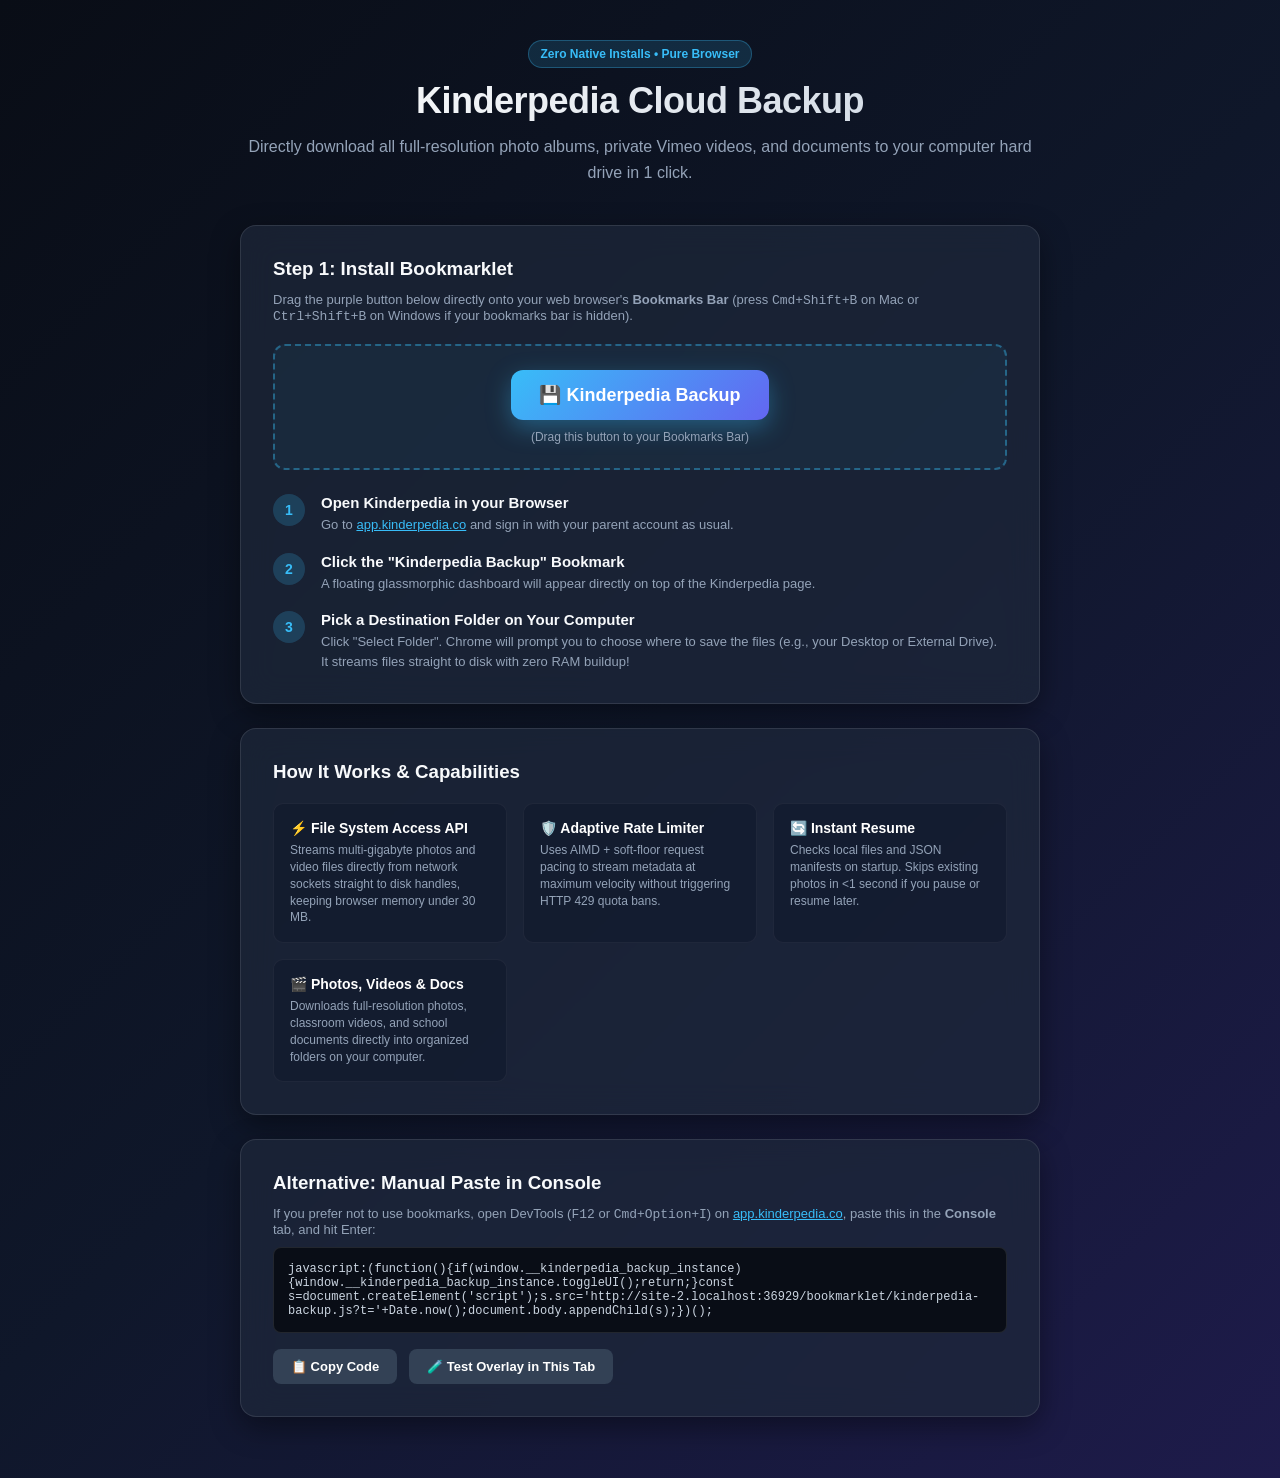
==== bookmarklet/index.html @ fd6640cb "Restructure repo into bookmarklet/ & python/, unify Metadata/ & <Year>/<Month> layout - Organize bro" ====
<!DOCTYPE html>
<html lang="en">
<head>
  <meta charset="UTF-8">
  <meta name="viewport" content="width=device-width, initial-scale=1.0">
  <title>Kinderpedia Cloud Backup — 1-Click Bookmarklet</title>
  <link rel="icon" type="image/svg+xml" href="favicon.svg">
  <link rel="alternate icon" type="image/png" href="favicon.png">
  <style>
    :root {
      --primary: #38bdf8;
      --primary-hover: #0284c7;
      --bg: #0f172a;
      --card-bg: rgba(30, 41, 59, 0.7);
      --border: rgba(255, 255, 255, 0.1);
      --text: #f8fafc;
      --text-muted: #94a3b8;
    }
    * { box-sizing: border-box; margin: 0; padding: 0; }
    body {
      font-family: -apple-system, BlinkMacSystemFont, "Segoe UI", Roboto, sans-serif;
      background: linear-gradient(135deg, #090d16 0%, #0f172a 50%, #1e1b4b 100%);
      color: var(--text);
      min-height: 100vh;
      display: flex;
      flex-direction: column;
      align-items: center;
      padding: 40px 20px;
    }
    .container {
      max-width: 800px;
      width: 100%;
    }
    header {
      text-align: center;
      margin-bottom: 40px;
    }
    .badge {
      display: inline-block;
      padding: 6px 12px;
      border-radius: 999px;
      background: rgba(56, 189, 248, 0.15);
      color: var(--primary);
      border: 1px solid rgba(56, 189, 248, 0.3);
      font-size: 12px;
      font-weight: 600;
      margin-bottom: 12px;
    }
    h1 {
      font-size: 36px;
      font-weight: 800;
      letter-spacing: -0.5px;
      margin-bottom: 12px;
      background: linear-gradient(90deg, #fff 0%, #cbd5e1 100%);
      -webkit-background-clip: text;
      -webkit-text-fill-color: transparent;
    }
    p.subtitle {
      font-size: 16px;
      color: var(--text-muted);
      line-height: 1.6;
    }
    .card {
      background: var(--card-bg);
      backdrop-filter: blur(16px);
      border: 1px solid var(--border);
      border-radius: 16px;
      padding: 32px;
      margin-bottom: 24px;
      box-shadow: 0 10px 30px rgba(0, 0, 0, 0.4);
    }
    .bookmark-cta {
      text-align: center;
      padding: 24px;
      background: rgba(56, 189, 248, 0.05);
      border: 2px dashed rgba(56, 189, 248, 0.4);
      border-radius: 12px;
      margin: 20px 0;
    }
    .bookmarklet-btn {
      display: inline-flex;
      align-items: center;
      gap: 10px;
      background: linear-gradient(135deg, #38bdf8 0%, #6366f1 100%);
      color: #fff;
      font-size: 18px;
      font-weight: 700;
      padding: 14px 28px;
      border-radius: 12px;
      text-decoration: none;
      box-shadow: 0 8px 24px rgba(56, 189, 248, 0.35);
      cursor: grab;
      user-select: none;
      transition: transform 0.15s ease, box-shadow 0.15s ease;
    }
    .bookmarklet-btn:hover {
      transform: translateY(-2px);
      box-shadow: 0 12px 32px rgba(56, 189, 248, 0.5);
    }
    .bookmarklet-btn:active {
      cursor: grabbing;
    }
    .steps {
      display: flex;
      flex-direction: column;
      gap: 18px;
      margin-top: 24px;
    }
    .step-item {
      display: flex;
      gap: 16px;
      align-items: flex-start;
    }
    .step-num {
      width: 32px;
      height: 32px;
      border-radius: 50%;
      background: rgba(56, 189, 248, 0.2);
      color: var(--primary);
      display: flex;
      align-items: center;
      justify-content: center;
      font-weight: 700;
      font-size: 14px;
      flex-shrink: 0;
    }
    .step-text h4 {
      font-size: 15px;
      font-weight: 600;
      margin-bottom: 4px;
    }
    .step-text p {
      font-size: 13px;
      color: var(--text-muted);
      line-height: 1.5;
    }
    .code-box {
      background: #090d16;
      border: 1px solid var(--border);
      border-radius: 8px;
      padding: 14px;
      font-family: ui-monospace, Menlo, monospace;
      font-size: 12px;
      color: #cbd5e1;
      overflow-x: auto;
      margin-top: 10px;
    }
    .features-grid {
      display: grid;
      grid-template-columns: repeat(auto-fit, minmax(220px, 1fr));
      gap: 16px;
      margin-top: 20px;
    }
    .feature-card {
      background: rgba(15, 23, 42, 0.5);
      border: 1px solid rgba(255, 255, 255, 0.05);
      padding: 16px;
      border-radius: 10px;
    }
    .feature-card h5 {
      font-size: 14px;
      color: #fff;
      margin-bottom: 6px;
      display: flex;
      align-items: center;
      gap: 6px;
    }
    .feature-card p {
      font-size: 12px;
      color: var(--text-muted);
      line-height: 1.4;
    }
    .test-actions {
      display: flex;
      gap: 12px;
      margin-top: 16px;
    }
    .btn {
      padding: 10px 18px;
      border-radius: 8px;
      font-weight: 600;
      font-size: 13px;
      border: none;
      cursor: pointer;
      transition: background 0.15s ease;
    }
    .btn-secondary {
      background: #334155;
      color: #fff;
    }
    .btn-secondary:hover {
      background: #475569;
    }
  </style>
</head>
<body>
  <div class="container">
    <header>
      <span class="badge">Zero Native Installs • Pure Browser</span>
      <h1>Kinderpedia Cloud Backup</h1>
      <p class="subtitle">Directly download all full-resolution photo albums, private Vimeo videos, and documents to your computer hard drive in 1 click.</p>
    </header>

    <div class="card">
      <h3 style="margin-bottom: 12px;">Step 1: Install Bookmarklet</h3>
      <p style="font-size: 13px; color: var(--text-muted);">
        Drag the purple button below directly onto your web browser's <b>Bookmarks Bar</b> (press <kbd>Cmd</kbd>+<kbd>Shift</kbd>+<kbd>B</kbd> on Mac or <kbd>Ctrl</kbd>+<kbd>Shift</kbd>+<kbd>B</kbd> on Windows if your bookmarks bar is hidden).
      </p>

      <div class="bookmark-cta">
        <a id="bookmarklet-link" class="bookmarklet-btn" href="#">
          💾 Kinderpedia Backup
        </a>
        <div style="font-size: 12px; color: var(--text-muted); margin-top: 10px;">
          (Drag this button to your Bookmarks Bar)
        </div>
      </div>

      <div class="steps">
        <div class="step-item">
          <div class="step-num">1</div>
          <div class="step-text">
            <h4>Open Kinderpedia in your Browser</h4>
            <p>Go to <a href="https://app.kinderpedia.co" target="_blank" style="color:var(--primary);">app.kinderpedia.co</a> and sign in with your parent account as usual.</p>
          </div>
        </div>

        <div class="step-item">
          <div class="step-num">2</div>
          <div class="step-text">
            <h4>Click the "Kinderpedia Backup" Bookmark</h4>
            <p>A floating glassmorphic dashboard will appear directly on top of the Kinderpedia page.</p>
          </div>
        </div>

        <div class="step-item">
          <div class="step-num">3</div>
          <div class="step-text">
            <h4>Pick a Destination Folder on Your Computer</h4>
            <p>Click "Select Folder". Chrome will prompt you to choose where to save the files (e.g., your Desktop or External Drive). It streams files straight to disk with zero RAM buildup!</p>
          </div>
        </div>
      </div>
    </div>

    <div class="card">
      <h3 style="margin-bottom: 12px;">How It Works & Capabilities</h3>
      <div class="features-grid">
        <div class="feature-card">
          <h5>⚡ File System Access API</h5>
          <p>Streams multi-gigabyte photos and video files directly from network sockets straight to disk handles, keeping browser memory under 30 MB.</p>
        </div>
        <div class="feature-card">
          <h5>🛡️ Adaptive Rate Limiter</h5>
          <p>Uses AIMD + soft-floor request pacing to stream metadata at maximum velocity without triggering HTTP 429 quota bans.</p>
        </div>
        <div class="feature-card">
          <h5>🔄 Instant Resume</h5>
          <p>Checks local files and JSON manifests on startup. Skips existing photos in &lt;1 second if you pause or resume later.</p>
        </div>
        <div class="feature-card">
          <h5>🎬 Photos, Videos & Docs</h5>
          <p>Downloads full-resolution photos, classroom videos, and school documents directly into organized folders on your computer.</p>
        </div>
      </div>
    </div>

    <div class="card">
      <h3 style="margin-bottom: 12px;">Alternative: Manual Paste in Console</h3>
      <p style="font-size: 13px; color: var(--text-muted); margin-bottom: 10px;">
        If you prefer not to use bookmarks, open DevTools (<kbd>F12</kbd> or <kbd>Cmd</kbd>+<kbd>Option</kbd>+<kbd>I</kbd>) on <a href="https://app.kinderpedia.co" target="_blank" style="color:var(--primary);">app.kinderpedia.co</a>, paste this in the <b>Console</b> tab, and hit Enter:
      </p>
      <div class="code-box" id="raw-code">
        // Generating bookmarklet code...
      </div>
      <div class="test-actions">
        <button id="copy-btn" class="btn btn-secondary">📋 Copy Code</button>
        <button id="launch-test-btn" class="btn btn-secondary">🧪 Test Overlay in This Tab</button>
      </div>
    </div>
  </div>

  <script>
    // Construct dynamic loader bookmarklet
    const currentOrigin = window.location.origin;
    const scriptUrl = new URL("kinderpedia-backup.js", window.location.href).href;

    const bookmarkletCode = `javascript:(function(){if(window.__kinderpedia_backup_instance){window.__kinderpedia_backup_instance.toggleUI();return;}const s=document.createElement('script');s.src='${scriptUrl}?t='+Date.now();document.body.appendChild(s);})();`;

    document.getElementById("bookmarklet-link").setAttribute("href", bookmarkletCode);
    document.getElementById("raw-code").textContent = bookmarkletCode;

    document.getElementById("copy-btn").addEventListener("click", () => {
      navigator.clipboard.writeText(bookmarkletCode).then(() => {
        alert("Bookmarklet code copied to clipboard! Paste it into Chrome Console on app.kinderpedia.co");
      });
    });

    document.getElementById("launch-test-btn").addEventListener("click", () => {
      const s = document.createElement("script");
      s.src = "kinderpedia-backup.js?t=" + Date.now();
      document.body.appendChild(s);
    });
  </script>
</body>
</html>
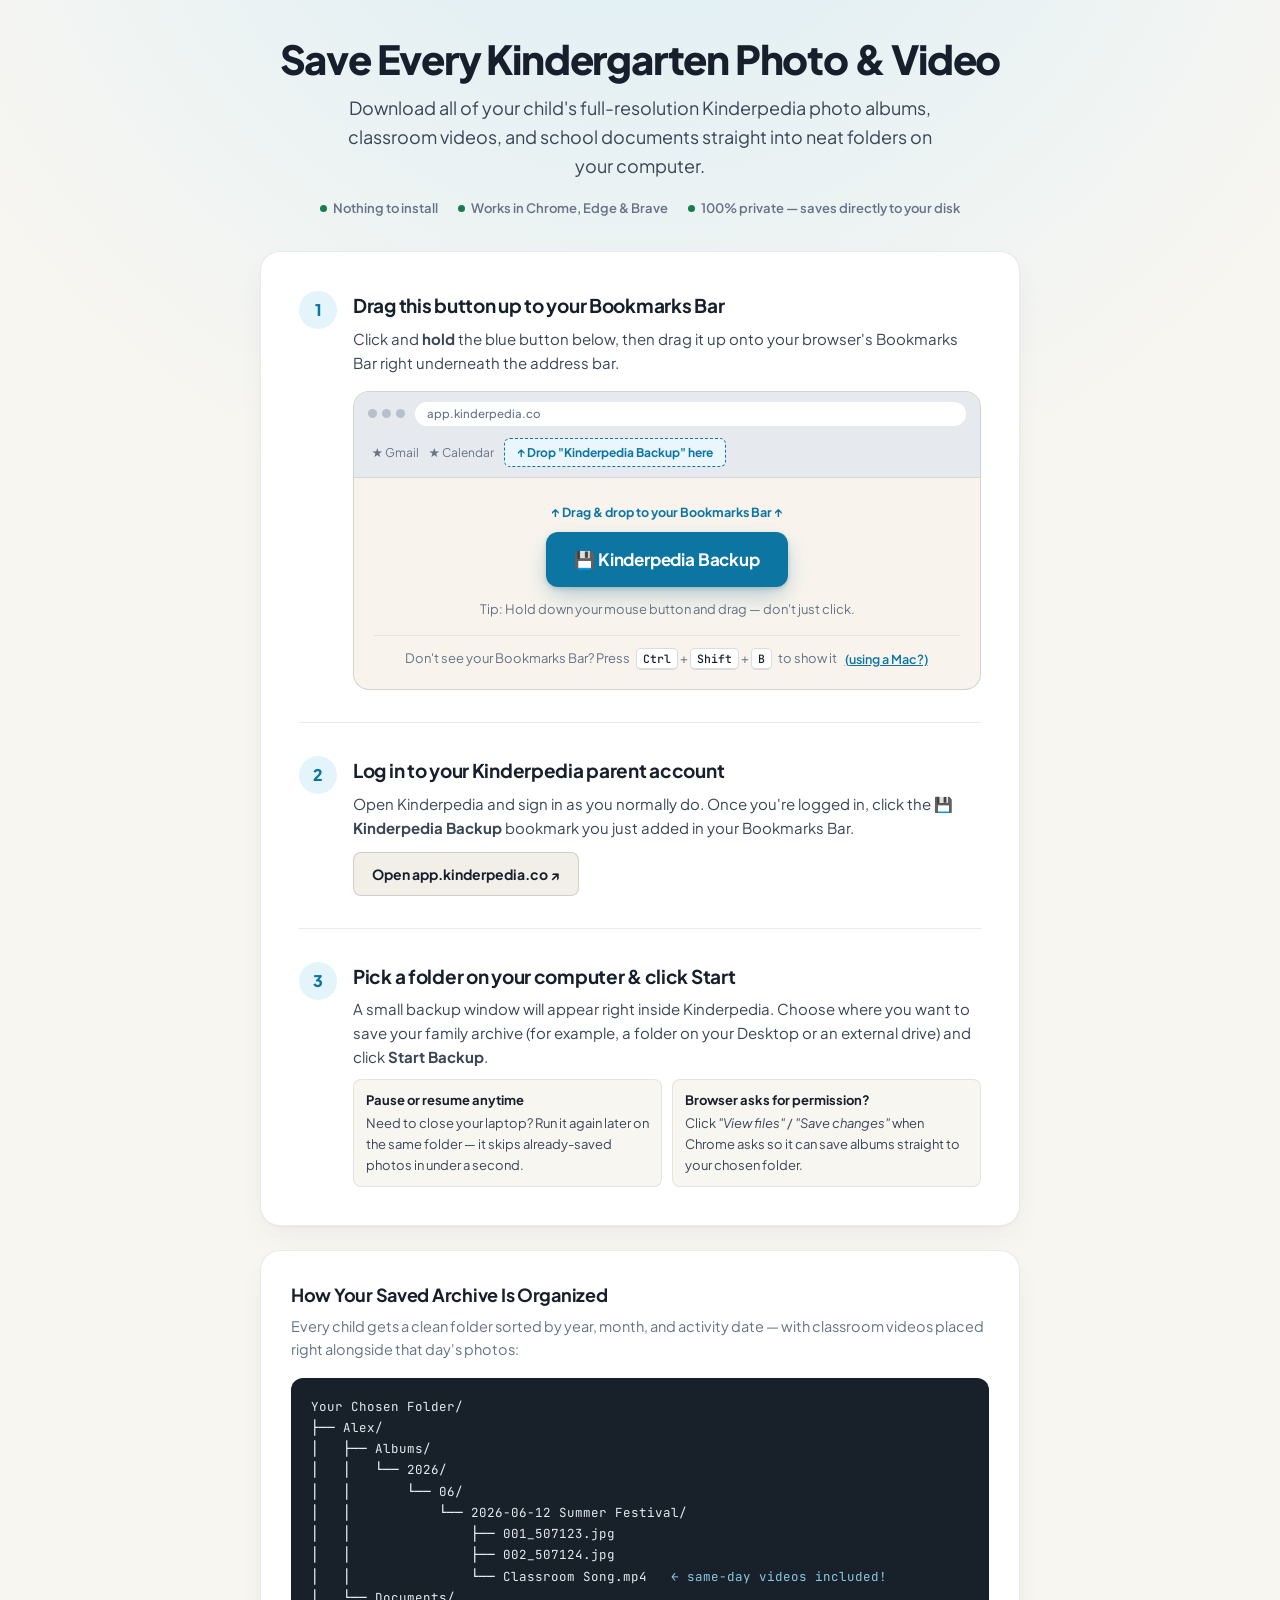
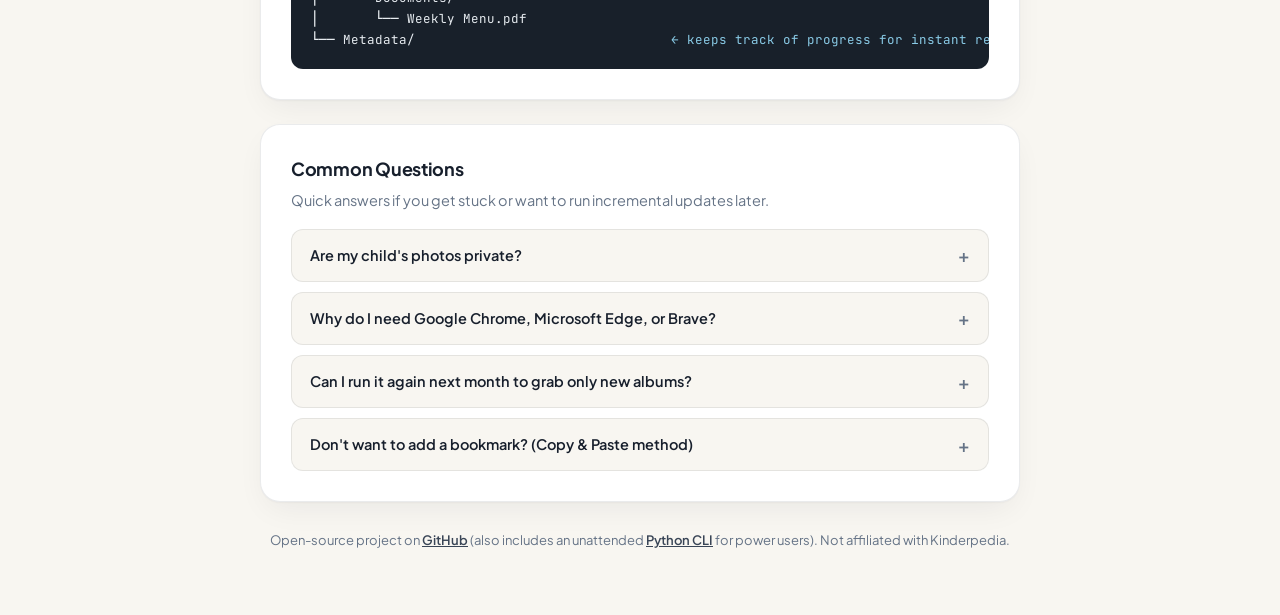
==== commit cac2182d: "Redesign bookmarklet install page for non-technical parent usability" ====
--- a/bookmarklet/index.html
+++ b/bookmarklet/index.html
@@ -3,304 +3,893 @@
 <head>
   <meta charset="UTF-8">
   <meta name="viewport" content="width=device-width, initial-scale=1.0">
-  <title>Kinderpedia Cloud Backup — 1-Click Bookmarklet</title>
+  <title>Kinderpedia Backup — Save All Your Child's Photos &amp; Videos in 3 Steps</title>
+  <meta name="description" content="Free 1-click browser bookmarklet for parents to download all full-resolution Kinderpedia photo albums, classroom videos, and documents directly to their computer.">
   <link rel="icon" type="image/svg+xml" href="favicon.svg">
   <link rel="alternate icon" type="image/png" href="favicon.png">
+  <link rel="preconnect" href="https://fonts.googleapis.com">
+  <link rel="preconnect" href="https://fonts.gstatic.com" crossorigin>
+  <link href="https://fonts.googleapis.com/css2?family=JetBrains+Mono:wght@500&family=Plus+Jakarta+Sans:wght@400;500;600;700;800&display=swap" rel="stylesheet">
   <style>
     :root {
-      --primary: #38bdf8;
-      --primary-hover: #0284c7;
-      --bg: #0f172a;
-      --card-bg: rgba(30, 41, 59, 0.7);
-      --border: rgba(255, 255, 255, 0.1);
-      --text: #f8fafc;
-      --text-muted: #94a3b8;
-    }
-    * { box-sizing: border-box; margin: 0; padding: 0; }
+      --bg-page: hsl(38, 35%, 96%);
+      --bg-surface: hsl(0, 0%, 100%);
+      --bg-subtle: hsl(38, 28%, 93%);
+      --bg-warm-tint: hsl(38, 45%, 95%);
+      --ink-strong: hsl(215, 32%, 13%);
+      --ink-body: hsl(215, 20%, 28%);
+      --ink-muted: hsl(215, 14%, 46%);
+      --accent: hsl(198, 86%, 34%);
+      --accent-hover: hsl(198, 90%, 28%);
+      --accent-soft: hsl(198, 75%, 94%);
+      --success: hsl(152, 68%, 29%);
+      --success-soft: hsl(152, 55%, 93%);
+      --warn-bg: hsl(36, 95%, 94%);
+      --warn-ink: hsl(28, 78%, 26%);
+      --line: hsla(215, 25%, 15%, 0.09);
+      --line-strong: hsla(215, 25%, 15%, 0.16);
+      --shadow-card:
+        0 1px 2px hsla(215, 30%, 12%, 0.04),
+        0 12px 32px -8px hsla(215, 30%, 12%, 0.07);
+      --shadow-btn:
+        0 2px 4px hsla(198, 86%, 20%, 0.18),
+        0 10px 24px -4px hsla(198, 86%, 28%, 0.32);
+      --radius-lg: 20px;
+      --radius-md: 12px;
+      --radius-sm: 8px;
+    }
+
+    * {
+      box-sizing: border-box;
+      margin: 0;
+      padding: 0;
+    }
+
     body {
-      font-family: -apple-system, BlinkMacSystemFont, "Segoe UI", Roboto, sans-serif;
-      background: linear-gradient(135deg, #090d16 0%, #0f172a 50%, #1e1b4b 100%);
-      color: var(--text);
-      min-height: 100vh;
+      font-family: "Plus Jakarta Sans", -apple-system, BlinkMacSystemFont, "Segoe UI", sans-serif;
+      background-color: var(--bg-page);
+      background-image: radial-gradient(ellipse 90% 50% at 50% -10%, hsl(198, 60%, 91%), transparent 70%);
+      color: var(--ink-body);
+      line-height: 1.6;
+      -webkit-font-smoothing: antialiased;
+      padding: 36px 18px 64px;
+    }
+
+    .page-shell {
+      max-width: 760px;
+      margin: 0 auto;
+    }
+
+    /* Compatibility Notice Banner (shown only on Mobile or Safari/Firefox) */
+    .compat-banner {
+      display: none;
+      background: var(--warn-bg);
+      color: var(--warn-ink);
+      border: 1px solid hsla(28, 70%, 40%, 0.2);
+      border-radius: var(--radius-md);
+      padding: 16px 20px;
+      margin-bottom: 24px;
+      font-size: 14px;
+      line-height: 1.5;
+      align-items: center;
+      justify-content: space-between;
+      gap: 16px;
+      flex-wrap: wrap;
+    }
+
+    .compat-banner.is-visible {
+      display: flex;
+    }
+
+    .compat-banner strong {
+      display: block;
+      font-size: 15px;
+      margin-bottom: 2px;
+    }
+
+    .compat-copy-btn {
+      background: var(--bg-surface);
+      color: var(--warn-ink);
+      border: 1px solid hsla(28, 70%, 35%, 0.25);
+      padding: 8px 14px;
+      border-radius: var(--radius-sm);
+      font-family: inherit;
+      font-size: 13px;
+      font-weight: 600;
+      cursor: pointer;
+      white-space: nowrap;
+      transition: background 0.15s ease, transform 0.15s ease;
+    }
+
+    .compat-copy-btn:hover {
+      background: hsl(36, 60%, 98%);
+      transform: translateY(-1px);
+    }
+
+    /* Hero Header */
+    header.hero {
+      text-align: center;
+      margin-bottom: 32px;
+    }
+
+    header.hero h1 {
+      font-size: clamp(28px, 5vw, 40px);
+      font-weight: 800;
+      color: var(--ink-strong);
+      letter-spacing: -0.03em;
+      line-height: 1.15;
+      margin-bottom: 12px;
+    }
+
+    header.hero p.lead {
+      font-size: clamp(16px, 2.3vw, 18px);
+      color: var(--ink-body);
+      max-width: 600px;
+      margin: 0 auto 18px;
+    }
+
+    .trust-strip {
+      display: flex;
+      flex-wrap: wrap;
+      justify-content: center;
+      gap: 8px 20px;
+      font-size: 13px;
+      font-weight: 600;
+      color: var(--ink-muted);
+    }
+
+    .trust-strip span {
+      display: inline-flex;
+      align-items: center;
+      gap: 6px;
+    }
+
+    .trust-dot {
+      width: 7px;
+      height: 7px;
+      border-radius: 50%;
+      background: var(--success);
+      display: inline-block;
+    }
+
+    /* Main Steps Card */
+    .steps-card {
+      background: var(--bg-surface);
+      border: 1px solid var(--line);
+      border-radius: var(--radius-lg);
+      box-shadow: var(--shadow-card);
+      padding: clamp(22px, 4vw, 38px);
+      margin-bottom: 24px;
+    }
+
+    .step-list {
+      list-style: none;
       display: flex;
       flex-direction: column;
-      align-items: center;
-      padding: 40px 20px;
-    }
-    .container {
-      max-width: 800px;
-      width: 100%;
-    }
-    header {
+      gap: 32px;
+    }
+
+    .step {
+      display: grid;
+      grid-template-columns: 38px 1fr;
+      gap: 16px;
+      align-items: start;
+    }
+
+    .step-badge {
+      width: 38px;
+      height: 38px;
+      border-radius: 50%;
+      background: var(--accent-soft);
+      color: var(--accent);
+      font-weight: 800;
+      font-size: 16px;
+      display: flex;
+      align-items: center;
+      justify-content: center;
+      margin-top: 1px;
+    }
+
+    .step-body h2 {
+      font-size: 19px;
+      font-weight: 700;
+      color: var(--ink-strong);
+      letter-spacing: -0.015em;
+      margin-bottom: 6px;
+    }
+
+    .step-body p {
+      font-size: 15px;
+      color: var(--ink-body);
+    }
+
+    .step-divider {
+      height: 1px;
+      background: var(--line);
+      border: none;
+    }
+
+    /* Interactive Browser Mockup + Drag Zone */
+    .drag-stage {
+      margin-top: 16px;
+      background: var(--bg-warm-tint);
+      border: 1px solid var(--line-strong);
+      border-radius: 16px;
+      overflow: hidden;
+    }
+
+    .browser-bar-mock {
+      background: hsl(215, 22%, 92%);
+      border-bottom: 1px solid var(--line);
+      padding: 10px 14px 8px;
+      user-select: none;
+    }
+
+    .browser-top-row {
+      display: flex;
+      align-items: center;
+      gap: 10px;
+      margin-bottom: 8px;
+    }
+
+    .window-dots {
+      display: flex;
+      gap: 5px;
+    }
+
+    .window-dots i {
+      width: 9px;
+      height: 9px;
+      border-radius: 50%;
+      display: block;
+      background: hsla(215, 16%, 55%, 0.45);
+    }
+
+    .mock-url {
+      flex: 1;
+      background: var(--bg-surface);
+      border-radius: 999px;
+      padding: 3px 12px;
+      font-size: 11.5px;
+      color: var(--ink-muted);
+      font-weight: 500;
+      overflow: hidden;
+      text-overflow: ellipsis;
+      white-space: nowrap;
+    }
+
+    .mock-bookmarks-bar {
+      display: flex;
+      align-items: center;
+      gap: 10px;
+      padding: 4px 4px 2px;
+      font-size: 12px;
+      color: var(--ink-muted);
+    }
+
+    .mock-drop-slot {
+      display: inline-flex;
+      align-items: center;
+      gap: 6px;
+      padding: 4px 12px;
+      border-radius: 6px;
+      border: 1.5px dashed var(--accent);
+      background: hsla(198, 86%, 96%, 0.85);
+      color: var(--accent);
+      font-weight: 700;
+      font-size: 12px;
+      transition: transform 0.2s ease, background 0.2s ease;
+    }
+
+    .drag-stage.is-dragging .mock-drop-slot {
+      background: var(--success-soft);
+      border-color: var(--success);
+      color: var(--success);
+      transform: scale(1.04);
+    }
+
+    .drag-cta-body {
+      padding: 24px 20px 20px;
       text-align: center;
-      margin-bottom: 40px;
-    }
-    .badge {
-      display: inline-block;
-      padding: 6px 12px;
-      border-radius: 999px;
-      background: rgba(56, 189, 248, 0.15);
-      color: var(--primary);
-      border: 1px solid rgba(56, 189, 248, 0.3);
-      font-size: 12px;
-      font-weight: 600;
-      margin-bottom: 12px;
-    }
-    h1 {
-      font-size: 36px;
-      font-weight: 800;
-      letter-spacing: -0.5px;
-      margin-bottom: 12px;
-      background: linear-gradient(90deg, #fff 0%, #cbd5e1 100%);
-      -webkit-background-clip: text;
-      -webkit-text-fill-color: transparent;
-    }
-    p.subtitle {
-      font-size: 16px;
-      color: var(--text-muted);
-      line-height: 1.6;
-    }
-    .card {
-      background: var(--card-bg);
-      backdrop-filter: blur(16px);
-      border: 1px solid var(--border);
-      border-radius: 16px;
-      padding: 32px;
-      margin-bottom: 24px;
-      box-shadow: 0 10px 30px rgba(0, 0, 0, 0.4);
-    }
-    .bookmark-cta {
-      text-align: center;
-      padding: 24px;
-      background: rgba(56, 189, 248, 0.05);
-      border: 2px dashed rgba(56, 189, 248, 0.4);
-      border-radius: 12px;
-      margin: 20px 0;
-    }
+    }
+
+    .drag-arrow-hint {
+      font-size: 12.5px;
+      font-weight: 700;
+      color: var(--accent);
+      margin-bottom: 10px;
+      display: flex;
+      align-items: center;
+      justify-content: center;
+      gap: 6px;
+    }
+
     .bookmarklet-btn {
       display: inline-flex;
       align-items: center;
       gap: 10px;
-      background: linear-gradient(135deg, #38bdf8 0%, #6366f1 100%);
-      color: #fff;
+      background: var(--accent);
+      color: #ffffff;
+      font-size: 17px;
+      font-weight: 700;
+      letter-spacing: -0.01em;
+      padding: 14px 28px;
+      border-radius: var(--radius-md);
+      text-decoration: none;
+      box-shadow: var(--shadow-btn);
+      cursor: grab;
+      user-select: none;
+      transition: transform 0.16s ease, background-color 0.16s ease, box-shadow 0.16s ease;
+    }
+
+    .bookmarklet-btn:hover {
+      background: var(--accent-hover);
+      transform: translateY(-2px);
+    }
+
+    .bookmarklet-btn:active {
+      cursor: grabbing;
+      transform: translateY(0);
+    }
+
+    .drag-feedback {
+      margin-top: 12px;
+      font-size: 13px;
+      color: var(--ink-muted);
+      min-height: 22px;
+      transition: color 0.2s ease;
+    }
+
+    .drag-feedback.is-nudge {
+      color: var(--warn-ink);
+      background: var(--warn-bg);
+      display: inline-block;
+      padding: 6px 14px;
+      border-radius: 999px;
+      font-weight: 600;
+      animation: gentlePop 0.28s ease;
+    }
+
+    .drag-feedback.is-active-drag {
+      color: var(--success);
+      font-weight: 700;
+    }
+
+    @keyframes gentlePop {
+      0% { transform: scale(0.96); opacity: 0.5; }
+      100% { transform: scale(1); opacity: 1; }
+    }
+
+    .shortcut-helper {
+      margin-top: 14px;
+      padding-top: 12px;
+      border-top: 1px solid hsla(215, 25%, 15%, 0.08);
+      font-size: 13px;
+      color: var(--ink-muted);
+      display: flex;
+      align-items: center;
+      justify-content: center;
+      flex-wrap: wrap;
+      gap: 6px;
+    }
+
+    kbd {
+      font-family: "JetBrains Mono", ui-monospace, Menlo, monospace;
+      font-size: 11.5px;
+      font-weight: 500;
+      background: var(--bg-surface);
+      color: var(--ink-strong);
+      border: 1px solid var(--line-strong);
+      border-bottom-width: 2px;
+      border-radius: 5px;
+      padding: 2px 6px;
+    }
+
+    .os-switch-btn {
+      background: none;
+      border: none;
+      color: var(--accent);
+      font-family: inherit;
+      font-size: 12.5px;
+      font-weight: 600;
+      text-decoration: underline;
+      cursor: pointer;
+      padding: 0 2px;
+    }
+
+    /* Step 2 Action Link */
+    .open-kp-link {
+      display: inline-flex;
+      align-items: center;
+      gap: 8px;
+      margin-top: 12px;
+      padding: 10px 18px;
+      background: var(--bg-subtle);
+      color: var(--ink-strong);
+      font-weight: 700;
+      font-size: 14px;
+      border-radius: var(--radius-sm);
+      border: 1px solid var(--line-strong);
+      text-decoration: none;
+      transition: background 0.15s ease, transform 0.15s ease;
+    }
+
+    .open-kp-link:hover {
+      background: hsl(38, 25%, 89%);
+      transform: translateY(-1px);
+    }
+
+    /* Step 3 Mini Tips */
+    .step-notes {
+      margin-top: 10px;
+      display: grid;
+      grid-template-columns: repeat(auto-fit, minmax(210px, 1fr));
+      gap: 10px;
+    }
+
+    .mini-note {
+      background: var(--bg-page);
+      border: 1px solid var(--line);
+      border-radius: var(--radius-sm);
+      padding: 10px 12px;
+      font-size: 13px;
+      color: var(--ink-body);
+    }
+
+    .mini-note strong {
+      color: var(--ink-strong);
+      display: block;
+      font-size: 13px;
+      margin-bottom: 2px;
+    }
+
+    /* Folder Preview Section */
+    .info-card {
+      background: var(--bg-surface);
+      border: 1px solid var(--line);
+      border-radius: var(--radius-lg);
+      box-shadow: var(--shadow-card);
+      padding: clamp(20px, 3.5vw, 30px);
+      margin-bottom: 24px;
+    }
+
+    .info-card h2 {
       font-size: 18px;
       font-weight: 700;
-      padding: 14px 28px;
-      border-radius: 12px;
-      text-decoration: none;
-      box-shadow: 0 8px 24px rgba(56, 189, 248, 0.35);
-      cursor: grab;
-      user-select: none;
-      transition: transform 0.15s ease, box-shadow 0.15s ease;
-    }
-    .bookmarklet-btn:hover {
-      transform: translateY(-2px);
-      box-shadow: 0 12px 32px rgba(56, 189, 248, 0.5);
-    }
-    .bookmarklet-btn:active {
-      cursor: grabbing;
-    }
-    .steps {
+      color: var(--ink-strong);
+      letter-spacing: -0.015em;
+      margin-bottom: 6px;
+    }
+
+    .info-card > p {
+      font-size: 14.5px;
+      color: var(--ink-muted);
+      margin-bottom: 16px;
+    }
+
+    .folder-tree {
+      background: hsl(215, 28%, 13%);
+      color: hsl(210, 25%, 92%);
+      border-radius: var(--radius-md);
+      padding: 18px 20px;
+      font-family: "JetBrains Mono", ui-monospace, Menlo, monospace;
+      font-size: 12.5px;
+      line-height: 1.7;
+      overflow-x: auto;
+    }
+
+    .folder-tree .comment {
+      color: hsl(198, 65%, 72%);
+    }
+
+    /* FAQ Accordion */
+    .faq-list {
       display: flex;
       flex-direction: column;
-      gap: 18px;
-      margin-top: 24px;
-    }
-    .step-item {
-      display: flex;
-      gap: 16px;
-      align-items: flex-start;
-    }
-    .step-num {
-      width: 32px;
-      height: 32px;
-      border-radius: 50%;
-      background: rgba(56, 189, 248, 0.2);
-      color: var(--primary);
-      display: flex;
-      align-items: center;
-      justify-content: center;
-      font-weight: 700;
+      gap: 10px;
+    }
+
+    details.faq-item {
+      border: 1px solid var(--line);
+      border-radius: var(--radius-md);
+      background: var(--bg-page);
+      overflow: hidden;
+    }
+
+    details.faq-item summary {
+      padding: 14px 18px;
+      font-weight: 600;
+      font-size: 14.5px;
+      color: var(--ink-strong);
+      cursor: pointer;
+      list-style: none;
+      display: flex;
+      align-items: center;
+      justify-content: space-between;
+      gap: 12px;
+    }
+
+    details.faq-item summary::-webkit-details-marker {
+      display: none;
+    }
+
+    details.faq-item summary::after {
+      content: "+";
+      font-size: 18px;
+      font-weight: 600;
+      color: var(--ink-muted);
+      line-height: 1;
+      transition: transform 0.15s ease;
+    }
+
+    details.faq-item[open] summary::after {
+      content: "−";
+    }
+
+    .faq-answer {
+      padding: 0 18px 16px;
       font-size: 14px;
-      flex-shrink: 0;
-    }
-    .step-text h4 {
-      font-size: 15px;
+      color: var(--ink-body);
+      line-height: 1.6;
+    }
+
+    .faq-answer a {
+      color: var(--accent);
       font-weight: 600;
-      margin-bottom: 4px;
-    }
-    .step-text p {
-      font-size: 13px;
-      color: var(--text-muted);
-      line-height: 1.5;
-    }
+    }
+
     .code-box {
-      background: #090d16;
-      border: 1px solid var(--border);
-      border-radius: 8px;
-      padding: 14px;
-      font-family: ui-monospace, Menlo, monospace;
+      background: hsl(215, 28%, 13%);
+      color: hsl(210, 25%, 90%);
+      border-radius: var(--radius-sm);
+      padding: 12px 14px;
+      font-family: "JetBrains Mono", ui-monospace, Menlo, monospace;
       font-size: 12px;
-      color: #cbd5e1;
       overflow-x: auto;
-      margin-top: 10px;
-    }
-    .features-grid {
-      display: grid;
-      grid-template-columns: repeat(auto-fit, minmax(220px, 1fr));
-      gap: 16px;
-      margin-top: 20px;
-    }
-    .feature-card {
-      background: rgba(15, 23, 42, 0.5);
-      border: 1px solid rgba(255, 255, 255, 0.05);
-      padding: 16px;
-      border-radius: 10px;
-    }
-    .feature-card h5 {
-      font-size: 14px;
-      color: #fff;
-      margin-bottom: 6px;
-      display: flex;
-      align-items: center;
-      gap: 6px;
-    }
-    .feature-card p {
-      font-size: 12px;
-      color: var(--text-muted);
-      line-height: 1.4;
-    }
-    .test-actions {
-      display: flex;
-      gap: 12px;
-      margin-top: 16px;
-    }
-    .btn {
-      padding: 10px 18px;
-      border-radius: 8px;
+      margin: 10px 0 12px;
+      white-space: nowrap;
+    }
+
+    .console-actions {
+      display: flex;
+      flex-wrap: wrap;
+      gap: 10px;
+    }
+
+    .btn-secondary {
+      padding: 9px 15px;
+      border-radius: var(--radius-sm);
+      font-family: inherit;
       font-weight: 600;
       font-size: 13px;
-      border: none;
+      border: 1px solid var(--line-strong);
+      background: var(--bg-surface);
+      color: var(--ink-strong);
       cursor: pointer;
       transition: background 0.15s ease;
     }
-    .btn-secondary {
-      background: #334155;
-      color: #fff;
-    }
+
     .btn-secondary:hover {
-      background: #475569;
+      background: var(--bg-subtle);
+    }
+
+    footer.page-footer {
+      text-align: center;
+      font-size: 13px;
+      color: var(--ink-muted);
+      margin-top: 28px;
+    }
+
+    footer.page-footer a {
+      color: var(--ink-body);
+      font-weight: 600;
+      text-decoration: underline;
+    }
+
+    @media (max-width: 560px) {
+      body {
+        padding: 22px 14px 48px;
+      }
+      .step {
+        grid-template-columns: 1fr;
+        gap: 10px;
+      }
+      .bookmarklet-btn {
+        width: 100%;
+        justify-content: center;
+      }
+      .mock-bookmarks-bar span.mock-existing {
+        display: none;
+      }
     }
   </style>
 </head>
 <body>
-  <div class="container">
-    <header>
-      <span class="badge">Zero Native Installs • Pure Browser</span>
-      <h1>Kinderpedia Cloud Backup</h1>
-      <p class="subtitle">Directly download all full-resolution photo albums, private Vimeo videos, and documents to your computer hard drive in 1 click.</p>
+  <div class="page-shell">
+    <aside id="compat-banner" class="compat-banner" aria-live="polite">
+      <div id="compat-message"></div>
+      <button type="button" id="compat-copy-url-btn" class="compat-copy-btn">Copy Link for Chrome</button>
+    </aside>
+
+    <header class="hero">
+      <h1>Save Every Kindergarten Photo &amp; Video</h1>
+      <p class="lead">Download all of your child's full-resolution Kinderpedia photo albums, classroom videos, and school documents straight into neat folders on your computer.</p>
+      <div class="trust-strip">
+        <span><i class="trust-dot"></i> Nothing to install</span>
+        <span><i class="trust-dot"></i> Works in Chrome, Edge &amp; Brave</span>
+        <span><i class="trust-dot"></i> 100% private — saves directly to your disk</span>
+      </div>
     </header>
 
-    <div class="card">
-      <h3 style="margin-bottom: 12px;">Step 1: Install Bookmarklet</h3>
-      <p style="font-size: 13px; color: var(--text-muted);">
-        Drag the purple button below directly onto your web browser's <b>Bookmarks Bar</b> (press <kbd>Cmd</kbd>+<kbd>Shift</kbd>+<kbd>B</kbd> on Mac or <kbd>Ctrl</kbd>+<kbd>Shift</kbd>+<kbd>B</kbd> on Windows if your bookmarks bar is hidden).
+    <main>
+      <section class="steps-card" aria-label="Setup Steps">
+        <ol class="step-list">
+          <!-- STEP 1 -->
+          <li class="step">
+            <div class="step-badge" aria-hidden="true">1</div>
+            <div class="step-body">
+              <h2>Drag this button up to your Bookmarks Bar</h2>
+              <p>Click and <strong>hold</strong> the blue button below, then drag it up onto your browser's Bookmarks Bar right underneath the address bar.</p>
+
+              <div class="drag-stage" id="drag-stage">
+                <div class="browser-bar-mock" aria-hidden="true">
+                  <div class="browser-top-row">
+                    <div class="window-dots"><i></i><i></i><i></i></div>
+                    <div class="mock-url">app.kinderpedia.co</div>
+                  </div>
+                  <div class="mock-bookmarks-bar">
+                    <span class="mock-existing">★ Gmail</span>
+                    <span class="mock-existing">★ Calendar</span>
+                    <span class="mock-drop-slot" id="mock-drop-slot">↑ Drop "Kinderpedia Backup" here</span>
+                  </div>
+                </div>
+
+                <div class="drag-cta-body">
+                  <div class="drag-arrow-hint" aria-hidden="true">↑ Drag &amp; drop to your Bookmarks Bar ↑</div>
+                  <a id="bookmarklet-link" class="bookmarklet-btn" href="#" title="Drag me to your Bookmarks Bar">
+                    💾 Kinderpedia Backup
+                  </a>
+                  <div id="drag-feedback" class="drag-feedback">
+                    Tip: Hold down your mouse button and drag — don't just click.
+                  </div>
+
+                  <div class="shortcut-helper">
+                    <span>Don't see your Bookmarks Bar? Press</span>
+                    <span id="shortcut-keys"><kbd>⌘ Cmd</kbd> + <kbd>⇧ Shift</kbd> + <kbd>B</kbd></span>
+                    <span>to show it</span>
+                    <button type="button" id="os-switch-btn" class="os-switch-btn">(using Windows?)</button>
+                  </div>
+                </div>
+              </div>
+            </div>
+          </li>
+
+          <hr class="step-divider">
+
+          <!-- STEP 2 -->
+          <li class="step">
+            <div class="step-badge" aria-hidden="true">2</div>
+            <div class="step-body">
+              <h2>Log in to your Kinderpedia parent account</h2>
+              <p>Open Kinderpedia and sign in as you normally do. Once you're logged in, click the <strong>💾 Kinderpedia Backup</strong> bookmark you just added in your Bookmarks Bar.</p>
+              <a id="open-kinderpedia-btn" class="open-kp-link" href="https://app.kinderpedia.co" target="_blank" rel="noopener">
+                Open app.kinderpedia.co ↗
+              </a>
+            </div>
+          </li>
+
+          <hr class="step-divider">
+
+          <!-- STEP 3 -->
+          <li class="step">
+            <div class="step-badge" aria-hidden="true">3</div>
+            <div class="step-body">
+              <h2>Pick a folder on your computer &amp; click Start</h2>
+              <p>A small backup window will appear right inside Kinderpedia. Choose where you want to save your family archive (for example, a folder on your Desktop or an external drive) and click <strong>Start Backup</strong>.</p>
+              <div class="step-notes">
+                <div class="mini-note">
+                  <strong>Pause or resume anytime</strong>
+                  Need to close your laptop? Run it again later on the same folder — it skips already-saved photos in under a second.
+                </div>
+                <div class="mini-note">
+                  <strong>Browser asks for permission?</strong>
+                  Click <em>"View files"</em> / <em>"Save changes"</em> when Chrome asks so it can save albums straight to your chosen folder.
+                </div>
+              </div>
+            </div>
+          </li>
+        </ol>
+      </section>
+
+      <!-- FOLDER PREVIEW -->
+      <section class="info-card" aria-labelledby="preview-heading">
+        <h2 id="preview-heading">How Your Saved Archive Is Organized</h2>
+        <p>Every child gets a clean folder sorted by year, month, and activity date — with classroom videos placed right alongside that day's photos:</p>
+        <pre class="folder-tree" aria-label="Example folder structure">Your Chosen Folder/
+├── Alex/
+│   ├── Albums/
+│   │   └── 2026/
+│   │       └── 06/
+│   │           └── 2026-06-12 Summer Festival/
+│   │               ├── 001_507123.jpg
+│   │               ├── 002_507124.jpg
+│   │               └── Classroom Song.mp4   <span class="comment">← same-day videos included!</span>
+│   └── Documents/
+│       └── Weekly Menu.pdf
+└── Metadata/                                <span class="comment">← keeps track of progress for instant resume</span></pre>
+      </section>
+
+      <!-- FAQ & ALTERNATIVE -->
+      <section class="info-card" aria-labelledby="faq-heading">
+        <h2 id="faq-heading">Common Questions</h2>
+        <p>Quick answers if you get stuck or want to run incremental updates later.</p>
+
+        <div class="faq-list">
+          <details class="faq-item">
+            <summary>Are my child's photos private?</summary>
+            <div class="faq-answer">
+              Yes — 100%. The bookmarklet runs entirely inside your own logged-in Kinderpedia browser tab and saves photos, videos, and documents straight from Kinderpedia to your computer's hard drive. Neither your password nor your family photos are ever uploaded to any third-party storage server.
+            </div>
+          </details>
+
+          <details class="faq-item">
+            <summary>Why do I need Google Chrome, Microsoft Edge, or Brave?</summary>
+            <div class="faq-answer">
+              Saving tens of gigabytes of full-resolution photos and videos directly into organized folders without running out of memory uses a modern browser feature (<em>File System Access</em>) currently supported on desktop <strong>Chrome</strong>, <strong>Edge</strong>, <strong>Brave</strong>, and <strong>Opera</strong>. Safari, Firefox, and phone browsers cannot write folders directly to disk.
+            </div>
+          </details>
+
+          <details class="faq-item">
+            <summary>Can I run it again next month to grab only new albums?</summary>
+            <div class="faq-answer">
+              Yes! Simply open Kinderpedia, click the bookmark, and pick your existing backup folder. Any already-downloaded albums and videos are skipped automatically. (If you want to pull newly posted albums after a completed backup, delete <code>albums_index.json</code> and <code>videos_index.json</code> inside <code>Metadata/&lt;Child&gt;/</code>, or use the <a href="https://github.com/bogdan00/kinderpedia-backup/tree/main/python" target="_blank" rel="noopener">Python CLI's <code>--refresh-index</code> flag</a>.)
+            </div>
+          </details>
+
+          <details class="faq-item">
+            <summary>Don't want to add a bookmark? (Copy &amp; Paste method)</summary>
+            <div class="faq-answer">
+              Open <a href="https://app.kinderpedia.co" target="_blank" rel="noopener">app.kinderpedia.co</a>, press <kbd id="devtools-kbd">⌘ Cmd + ⌥ Option + J</kbd> to open the Console, paste the snippet below, and press <kbd>Enter</kbd>:
+              <div class="code-box" id="raw-code">// Generating bookmarklet code...</div>
+              <div class="console-actions">
+                <button type="button" id="copy-btn" class="btn-secondary">Copy Snippet</button>
+                <button type="button" id="launch-test-btn" class="btn-secondary">Preview Backup Window Here</button>
+              </div>
+            </div>
+          </details>
+        </div>
+      </section>
+    </main>
+
+    <footer class="page-footer">
+      <p>
+        Open-source project on <a href="https://github.com/bogdan00/kinderpedia-backup" target="_blank" rel="noopener">GitHub</a>
+        (also includes an unattended <a href="https://github.com/bogdan00/kinderpedia-backup/tree/main/python" target="_blank" rel="noopener">Python CLI</a> for power users).
+        Not affiliated with Kinderpedia.
       </p>
-
-      <div class="bookmark-cta">
-        <a id="bookmarklet-link" class="bookmarklet-btn" href="#">
-          💾 Kinderpedia Backup
-        </a>
-        <div style="font-size: 12px; color: var(--text-muted); margin-top: 10px;">
-          (Drag this button to your Bookmarks Bar)
-        </div>
-      </div>
-
-      <div class="steps">
-        <div class="step-item">
-          <div class="step-num">1</div>
-          <div class="step-text">
-            <h4>Open Kinderpedia in your Browser</h4>
-            <p>Go to <a href="https://app.kinderpedia.co" target="_blank" style="color:var(--primary);">app.kinderpedia.co</a> and sign in with your parent account as usual.</p>
-          </div>
-        </div>
-
-        <div class="step-item">
-          <div class="step-num">2</div>
-          <div class="step-text">
-            <h4>Click the "Kinderpedia Backup" Bookmark</h4>
-            <p>A floating glassmorphic dashboard will appear directly on top of the Kinderpedia page.</p>
-          </div>
-        </div>
-
-        <div class="step-item">
-          <div class="step-num">3</div>
-          <div class="step-text">
-            <h4>Pick a Destination Folder on Your Computer</h4>
-            <p>Click "Select Folder". Chrome will prompt you to choose where to save the files (e.g., your Desktop or External Drive). It streams files straight to disk with zero RAM buildup!</p>
-          </div>
-        </div>
-      </div>
-    </div>
-
-    <div class="card">
-      <h3 style="margin-bottom: 12px;">How It Works & Capabilities</h3>
-      <div class="features-grid">
-        <div class="feature-card">
-          <h5>⚡ File System Access API</h5>
-          <p>Streams multi-gigabyte photos and video files directly from network sockets straight to disk handles, keeping browser memory under 30 MB.</p>
-        </div>
-        <div class="feature-card">
-          <h5>🛡️ Adaptive Rate Limiter</h5>
-          <p>Uses AIMD + soft-floor request pacing to stream metadata at maximum velocity without triggering HTTP 429 quota bans.</p>
-        </div>
-        <div class="feature-card">
-          <h5>🔄 Instant Resume</h5>
-          <p>Checks local files and JSON manifests on startup. Skips existing photos in &lt;1 second if you pause or resume later.</p>
-        </div>
-        <div class="feature-card">
-          <h5>🎬 Photos, Videos & Docs</h5>
-          <p>Downloads full-resolution photos, classroom videos, and school documents directly into organized folders on your computer.</p>
-        </div>
-      </div>
-    </div>
-
-    <div class="card">
-      <h3 style="margin-bottom: 12px;">Alternative: Manual Paste in Console</h3>
-      <p style="font-size: 13px; color: var(--text-muted); margin-bottom: 10px;">
-        If you prefer not to use bookmarks, open DevTools (<kbd>F12</kbd> or <kbd>Cmd</kbd>+<kbd>Option</kbd>+<kbd>I</kbd>) on <a href="https://app.kinderpedia.co" target="_blank" style="color:var(--primary);">app.kinderpedia.co</a>, paste this in the <b>Console</b> tab, and hit Enter:
-      </p>
-      <div class="code-box" id="raw-code">
-        // Generating bookmarklet code...
-      </div>
-      <div class="test-actions">
-        <button id="copy-btn" class="btn btn-secondary">📋 Copy Code</button>
-        <button id="launch-test-btn" class="btn btn-secondary">🧪 Test Overlay in This Tab</button>
-      </div>
-    </div>
+    </footer>
   </div>
 
   <script>
-    // Construct dynamic loader bookmarklet
-    const currentOrigin = window.location.origin;
-    const scriptUrl = new URL("kinderpedia-backup.js", window.location.href).href;
-
-    const bookmarkletCode = `javascript:(function(){if(window.__kinderpedia_backup_instance){window.__kinderpedia_backup_instance.toggleUI();return;}const s=document.createElement('script');s.src='${scriptUrl}?t='+Date.now();document.body.appendChild(s);})();`;
-
-    document.getElementById("bookmarklet-link").setAttribute("href", bookmarkletCode);
-    document.getElementById("raw-code").textContent = bookmarkletCode;
-
-    document.getElementById("copy-btn").addEventListener("click", () => {
-      navigator.clipboard.writeText(bookmarkletCode).then(() => {
-        alert("Bookmarklet code copied to clipboard! Paste it into Chrome Console on app.kinderpedia.co");
+    (() => {
+      // 1. Build dynamic bookmarklet loader URL pointing next to this page
+      const scriptUrl = new URL("kinderpedia-backup.js", window.location.href).href;
+      const bookmarkletCode =
+        "javascript:(function(){if(window.__kinderpedia_backup_instance){window.__kinderpedia_backup_instance.toggleUI();return;}const s=document.createElement('script');s.src='" +
+        scriptUrl +
+        "?t='+Date.now();document.body.appendChild(s);})();";
+
+      const linkEl = document.getElementById("bookmarklet-link");
+      const rawCodeEl = document.getElementById("raw-code");
+      const dragStageEl = document.getElementById("drag-stage");
+      const dragFeedbackEl = document.getElementById("drag-feedback");
+      const dropSlotEl = document.getElementById("mock-drop-slot");
+
+      linkEl.setAttribute("href", bookmarkletCode);
+      rawCodeEl.textContent = bookmarkletCode;
+
+      // 2. Gentle guidance when a user clicks instead of dragging (without breaking drag-and-drop!)
+      linkEl.addEventListener("click", (e) => {
+        e.preventDefault();
+        dragFeedbackEl.className = "drag-feedback is-nudge";
+        dragFeedbackEl.textContent =
+          "Almost! Hold down your mouse button on the blue button and drag it up to your Bookmarks Bar ↑";
       });
-    });
-
-    document.getElementById("launch-test-btn").addEventListener("click", () => {
-      const s = document.createElement("script");
-      s.src = "kinderpedia-backup.js?t=" + Date.now();
-      document.body.appendChild(s);
-    });
+
+      linkEl.addEventListener("dragstart", () => {
+        dragStageEl.classList.add("is-dragging");
+        dropSlotEl.textContent = "↑ Release on your real Bookmarks Bar above ↑";
+        dragFeedbackEl.className = "drag-feedback is-active-drag";
+        dragFeedbackEl.textContent = "Great! Drop it right onto your browser's Bookmarks Bar at the top of the window.";
+      });
+
+      linkEl.addEventListener("dragend", () => {
+        dragStageEl.classList.remove("is-dragging");
+        dropSlotEl.textContent = '↑ Drop "Kinderpedia Backup" here';
+        dragFeedbackEl.className = "drag-feedback";
+        dragFeedbackEl.textContent = "Dropped it on your Bookmarks Bar? Awesome — move on to Step 2!";
+      });
+
+      // 3. Auto-detect Mac vs Windows/Linux shortcuts with 1-click toggle
+      const ua = navigator.userAgent || "";
+      const platform = navigator.platform || "";
+      let showingMac = /Mac|iPhone|iPad|iPod/i.test(platform) || /Mac OS/i.test(ua);
+
+      const shortcutKeysEl = document.getElementById("shortcut-keys");
+      const osSwitchBtn = document.getElementById("os-switch-btn");
+      const devtoolsKbdEl = document.getElementById("devtools-kbd");
+
+      function renderOsShortcuts() {
+        if (showingMac) {
+          shortcutKeysEl.innerHTML = "<kbd>⌘ Cmd</kbd> + <kbd>⇧ Shift</kbd> + <kbd>B</kbd>";
+          osSwitchBtn.textContent = "(using Windows?)";
+          devtoolsKbdEl.textContent = "⌘ Cmd + ⌥ Option + J";
+        } else {
+          shortcutKeysEl.innerHTML = "<kbd>Ctrl</kbd> + <kbd>Shift</kbd> + <kbd>B</kbd>";
+          osSwitchBtn.textContent = "(using a Mac?)";
+          devtoolsKbdEl.textContent = "Ctrl + Shift + J";
+        }
+      }
+      renderOsShortcuts();
+
+      osSwitchBtn.addEventListener("click", () => {
+        showingMac = !showingMac;
+        renderOsShortcuts();
+      });
+
+      // 4. Detect mobile devices or non-Chromium browsers (Safari / Firefox) up front
+      const isMobile =
+        /Android|webOS|iPhone|iPad|iPod|BlackBerry|IEMobile|Opera Mini|Mobile/i.test(ua) ||
+        (navigator.maxTouchPoints > 1 && /Macintosh/.test(ua));
+      const supportsDirectoryPicker = typeof window.showDirectoryPicker === "function";
+
+      const compatBanner = document.getElementById("compat-banner");
+      const compatMsg = document.getElementById("compat-message");
+      const compatCopyBtn = document.getElementById("compat-copy-url-btn");
+
+      if (isMobile) {
+        compatMsg.innerHTML =
+          "<strong>Open this page on a computer (Mac or PC)</strong>Phones and tablets can't save gigabytes of folders directly to disk. Copy this link and open it in <b>Google Chrome</b> or <b>Microsoft Edge</b> on your computer.";
+        compatCopyBtn.textContent = "Copy Page Link";
+        compatBanner.classList.add("is-visible");
+      } else if (!supportsDirectoryPicker) {
+        compatMsg.innerHTML =
+          "<strong>Please open this page in Chrome, Edge, or Brave</strong>Your current browser (such as Safari or Firefox) doesn't support direct folder downloads. Copy this link and paste it into Google Chrome or Microsoft Edge.";
+        compatCopyBtn.textContent = "Copy Link for Chrome";
+        compatBanner.classList.add("is-visible");
+      }
+
+      compatCopyBtn.addEventListener("click", () => {
+        navigator.clipboard.writeText(window.location.href).then(() => {
+          const orig = compatCopyBtn.textContent;
+          compatCopyBtn.textContent = "✓ Link Copied!";
+          setTimeout(() => {
+            compatCopyBtn.textContent = orig;
+          }, 2200);
+        });
+      });
+
+      // 5. Copy Console snippet & Preview overlay controls
+      const copyBtn = document.getElementById("copy-btn");
+      copyBtn.addEventListener("click", () => {
+        navigator.clipboard.writeText(bookmarkletCode).then(() => {
+          copyBtn.textContent = "✓ Copied to Clipboard!";
+          setTimeout(() => {
+            copyBtn.textContent = "Copy Snippet";
+          }, 2200);
+        });
+      });
+
+      document.getElementById("launch-test-btn").addEventListener("click", () => {
+        if (window.__kinderpedia_backup_instance && typeof window.__kinderpedia_backup_instance.toggleUI === "function") {
+          window.__kinderpedia_backup_instance.toggleUI();
+          return;
+        }
+        const s = document.createElement("script");
+        s.src = "kinderpedia-backup.js?t=" + Date.now();
+        document.body.appendChild(s);
+      });
+    })();
   </script>
 </body>
 </html>
